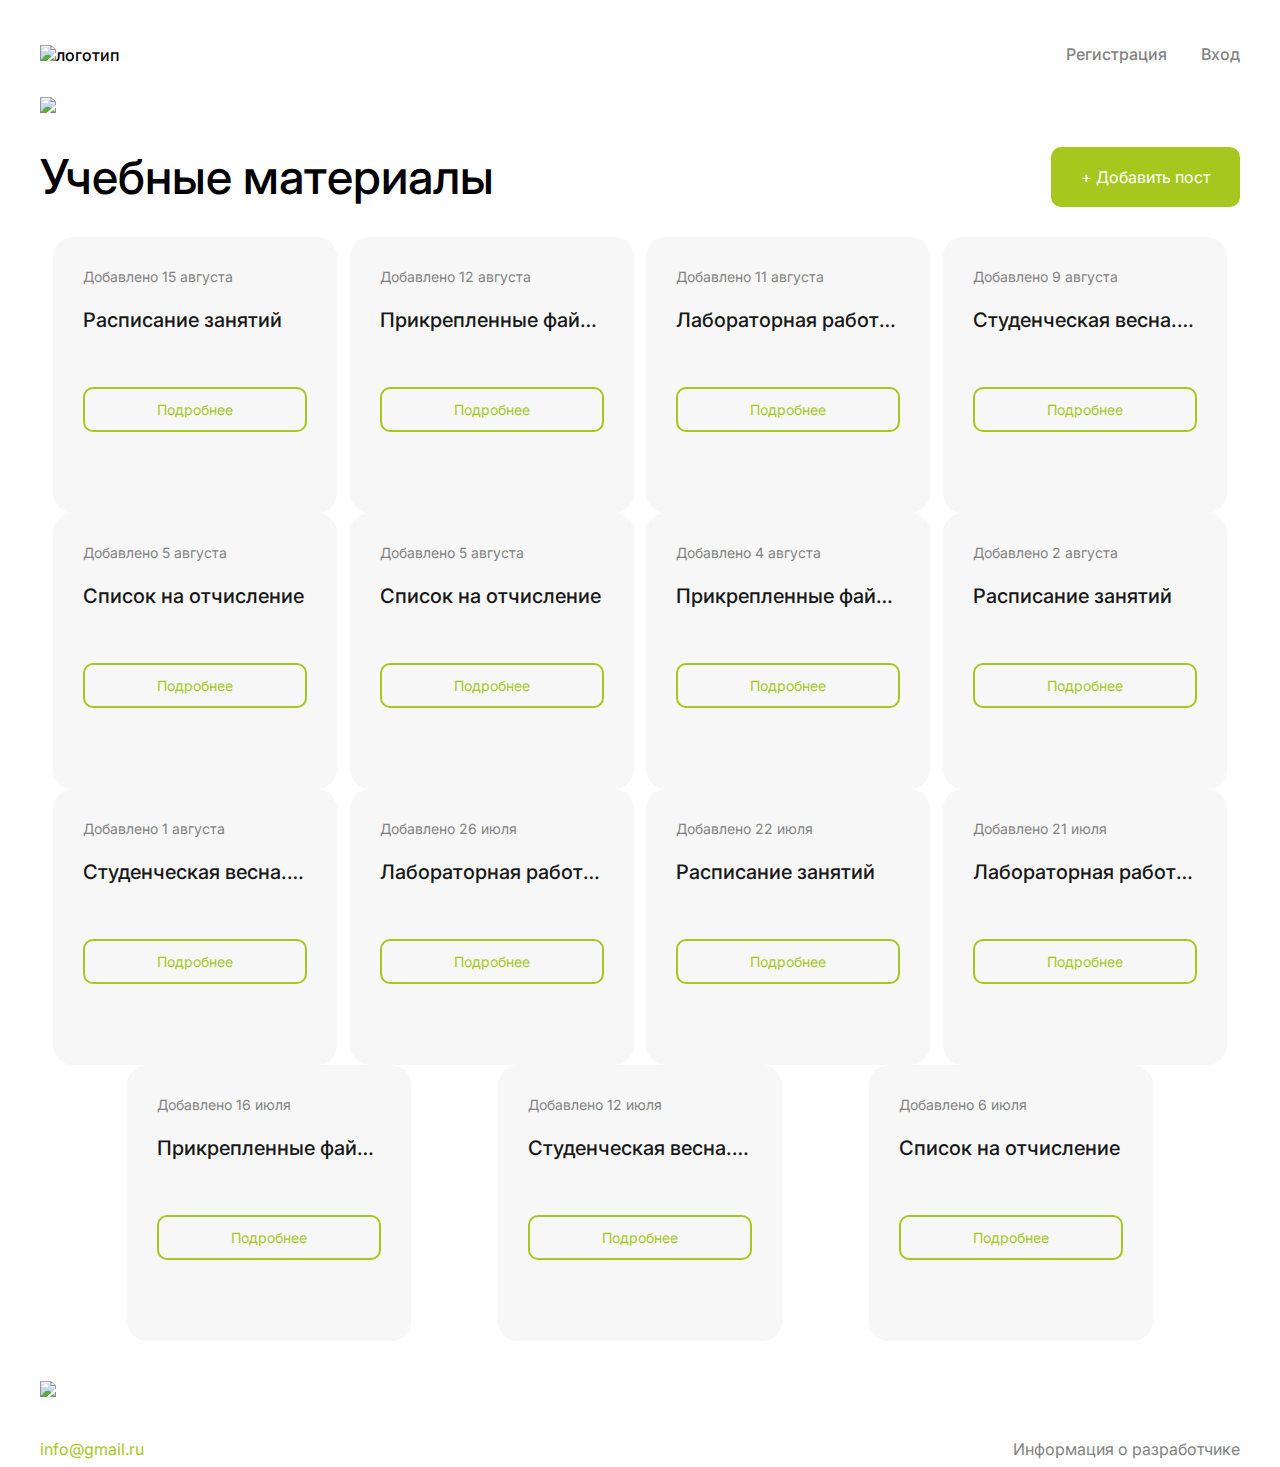
==== index.html @ c60ca688 "Add files via upload" ====
<!DOCTYPE html>
<html lang="en">

<head>
    <meta charset="UTF-8">
    <meta name="viewport" content="width=device-width, initial-scale=1.0">
    <title>Document</title>
    <link rel="stylesheet" href="style.css">
    <link rel="preconnect" href="https://fonts.googleapis.com"> 
    <link rel="preconnect" href="https://fonts.gstatic.com" crossorigin> 
    <link href="https://fonts.googleapis.com/css2?family=Inter:wght@500&display=swap" rel="stylesheet">
</head>

<body style="background-color: #ffffff;">

    <header>
        <div class="container">
            <div class="header_wrap">
                <div class="header_icons">
                    <img src="img/logo.svg" alt="логотип">
                </div>
                <div class="header_menu">
                    <a href="регистрация"> Регистрация</a>
                    <a href="вход"> <span> Вход </span> </a>
                </div>
                <div class="menu_img">
                    <img src="img/Rectangle 3.svg">
                </div>
            </div>
        </div>
    </header>

    <div class="container">
        <div class="header_wrap">
            <div class="style_data">
                Учебные материалы
            </div>
            <button type="button" class="button">
                + Добавить пост
            </button>
        </div>
    </div>


    <div class="cards">
        
            <div class="tret">
                <div class="dobav">
                    Добавлено 15 августа
                </div>
                <div class="title">
                    Расписание занятий
                </div>
                <button type="butt" class="butt">
                    Подробнее
                </button>
            </div>

            <div class="tret">
                <div class="dobav">
                    Добавлено 12 августа
                </div>
                <div class="title">
                    Прикрепленные файлы
                </div>
                <button type="butt" class="butt">
                    Подробнее
                </button>
            </div>

            <div class="tret">
                <div class="dobav">
                    Добавлено 11 августа
                </div>
                <div class="title">
                    Лабораторная работа #5
                </div>
                <button type="butt" class="butt">
                    Подробнее
                </button>
            </div>

            <div class="tret">
                <div class="dobav">
                    Добавлено 9 августа
                </div>
                <div class="title">
                    Студенческая весна. Фото и видео
                </div>
                <button type="butt" class="butt">
                    Подробнее
                </button>
            </div>

            <div class="tret">
                <div class="dobav">
                    Добавлено 5 августа
                </div>
                <div class="title">
                    Список на отчисление
                </div>
                <button type="butt" class="butt">
                    Подробнее
                </button>
            </div>

            <div class="tret">
                <div class="dobav">
                    Добавлено 5 августа
                </div>
                <div class="title">
                    Список на отчисление
                </div>
                <button type="butt" class="butt">
                    Подробнее
                </button>
            </div>

            <div class="tret">
                <div class="dobav">
                    Добавлено 4 августа
                </div>
                <div class="title">
                    Прикрепленные файлы
                </div>
                <button type="butt" class="butt">
                    Подробнее
                </button>
            </div>

            <div class="tret">
                <div class="dobav">
                    Добавлено 2 августа
                </div>
                <div class="title">
                    Расписание занятий
                </div>
                <button type="butt" class="butt">
                    Подробнее
                </button>
            </div>

            <div class="tret">
                <div class="dobav">
                    Добавлено 1 августа
                </div>
                <div class="title">
                    Студенческая весна. Фото и видео
                </div>
                <button type="butt" class="butt">
                    Подробнее
                </button>
            </div>

            <div class="tret">
                <div class="dobav">
                    Добавлено 26 июля
                </div>
                <div class="title">
                    Лабораторная работа #5
                </div>
                <button type="butt" class="butt">
                    Подробнее
                </button>
            </div>

            <div class="tret">
                <div class="dobav">
                    Добавлено 22 июля
                </div>
                <div class="title">
                    Расписание занятий
                </div>
                <button type="butt" class="butt">
                    Подробнее
                </button>
            </div>

            <div class="tret">
                <div class="dobav">
                    Добавлено 21 июля
                </div>
                <div class="title">
                    Лабораторная работа #5
                </div>
                <button type="butt" class="butt">
                    Подробнее
                </button>
            </div>

            <div class="tret">
                <div class="dobav">
                    Добавлено 16 июля
                </div>
                <div class="title">
                    Прикрепленные файлы
                </div>
                <button type="butt" class="butt">
                    Подробнее
                </button>
            </div>

            <div class="tret">
                <div class="dobav">
                    Добавлено 12 июля
                </div>
                <div class="title">
                    Студенческая весна. Фото и видео
                </div>
                <button type="butt" class="butt">
                    Подробнее
                </button>
            </div>

            <div class="tret">
                <div class="dobav">
                    Добавлено 6 июля
                </div>
                <div class="title">
                    Список на отчисление
                </div>
                <button type="butt" class="butt">
                    Подробнее
                </button>
            </div>
        
    </div>

    <footer>
        <div class="container">
            <div class="footer_img">
                <img src="img/Rectangle 4.svg">
            </div>
            <div class="header_wrap">
                <div class="footer">
                    <a>info@gmail.ru </a>
                </div>
                <div class="footer">
                    <a_1>Информация о разработчике</a_1>
                </div>
            </div>
    </footer>

</body>

</html>
---- style.css ----
.container {
    max-width: 1200px;
    margin-left: auto;
    margin-right: auto;
}

body {
    background-color: white;
    margin-top: 5vh;
}

.header_menu {
    font-family: 'Inter', sans-serif;
    font-size: 16px;
    font-weight: 500;
    line-height: 19px;
    letter-spacing: 0em;
    text-align: right;
    word-spacing: 30px;
}

.header_icons {
    text-align: right;
    font-family: 'Inter', sans-serif;
    font-size: 16px;
    font-style: normal;
    font-weight: 500;
    line-height: normal;
    word-spacing: 30px;
}

.menu_img {
    margin-top: 32px;
    margin-bottom: 30px;
    width: 100%;
}

.header_menu>a {
    text-decoration: none;
    color: #838383;
}

.header_menu>a:hover {
    text-decoration: none;
    color: #555555;
}

.header_menu>a>span {
    color: #838383;
}

.header_menu>a>span:hover {
    color: #555555;
}

footer {
    font-family: 'Inter', sans-serif;
    font-size: 16px;
    font-weight: 400;
    line-height: 19px;
    letter-spacing: 0em;
    text-align: left;
    color: #838383;
}

.footer>a_1:hover {
    color: #555555;
}

.footer_img {
    margin-top: 40px;
    margin-bottom: 39px;
    width: 100%;
}

.footer>a {
    color: #A6C81E;
}

.footer>a:hover {
    color: #c7e551;
}

.header_wrap {
    display: flex;
    flex-wrap: wrap;
    justify-content: space-between;
}

.style_data {
    font-family: 'Inter', sans-serif;
    font-size: 48px;
    font-weight: 500;
    line-height: 60px;
    letter-spacing: 0em;
    text-align: left;
}

.button{
    width: 189px;
    height: 60px;
    background-color: #A6C81E;
    font-family: 'Inter', sans-serif;
    font-size: 16px;
    color: #ffffff;
    border-radius: 10px;
    border: #A6C81E;
    display: inline-flex;
    padding: 20px;
    justify-content: center;
    align-items: center;
    gap: 10px;
}

.button:hover{
    width: 189px;
    height: 60px;
    background-color: #c7e551;
    font-family: 'Inter', sans-serif;
    font-size: 16px;
    color: #ffffff;
    border-radius: 10px;
    border: #A6C81E;
    display: inline-flex;
    padding: 20px;
    justify-content: center;
    align-items: center;
    gap: 10px;
}

.cards{
    max-width: 1200px;
    margin-left: auto;
    margin-right: auto;
    margin-top: 30px;
    display: flex;
    flex-wrap: wrap;
    justify-content: space-evenly;
}

.tret {
    display: flex;
    width: 224px;
    height: 216px;
    padding: 30px;
    flex-direction: column;
    align-items: flex-start;
    gap: 20px;
    background-color: #f7f7f7;
    border-radius: 20px;
}

.dobav {
    color: #838383;
    align-self: stretch;
    font-family: Inter;
    font-size: 14px;
    font-style: normal;
    font-weight: 400;
    line-height: 20px; /* 142.857% */
}

.title {
    height: 60px;
    align-self: stretch;
    overflow: hidden;
    color: var(--Black, #181818);
    text-overflow: ellipsis;
    white-space: nowrap;
    font-family: Inter;
    font-size: 20px;
    font-style: normal;
    font-weight: 500;
    line-height: 26px; /* 130% */
}

.butt{
    display: flex;
    padding: 12px 16px;
    justify-content: center;
    align-items: center;
    gap: 10px;
    align-self: stretch;
    border-radius: 10px;
    border: 2px solid var(--Green, #A6C81E);
    width: Fill (164px);
    height: Hug (44px);
    padding: 12px, 16px, 12px, 16px;
    background-color: #f7f7f7;
    font-family: 'Inter', sans-serif;
    font-size: 14px;
    color: #A6C81E;
}

.butt:hover{
    display: flex;
    padding: 12px 16px;
    justify-content: center;
    align-items: center;
    gap: 10px;
    align-self: stretch;
    border-radius: 10px;
    border: 2px solid var(--Green, #c7e551);
    width: Fill (164px);
    height: Hug (44px);
    padding: 12px, 16px, 12px, 16px;
    background-color: #ffffff;
    font-family: 'Inter', sans-serif;
    font-size: 14px;
    color: #c7e551;
}
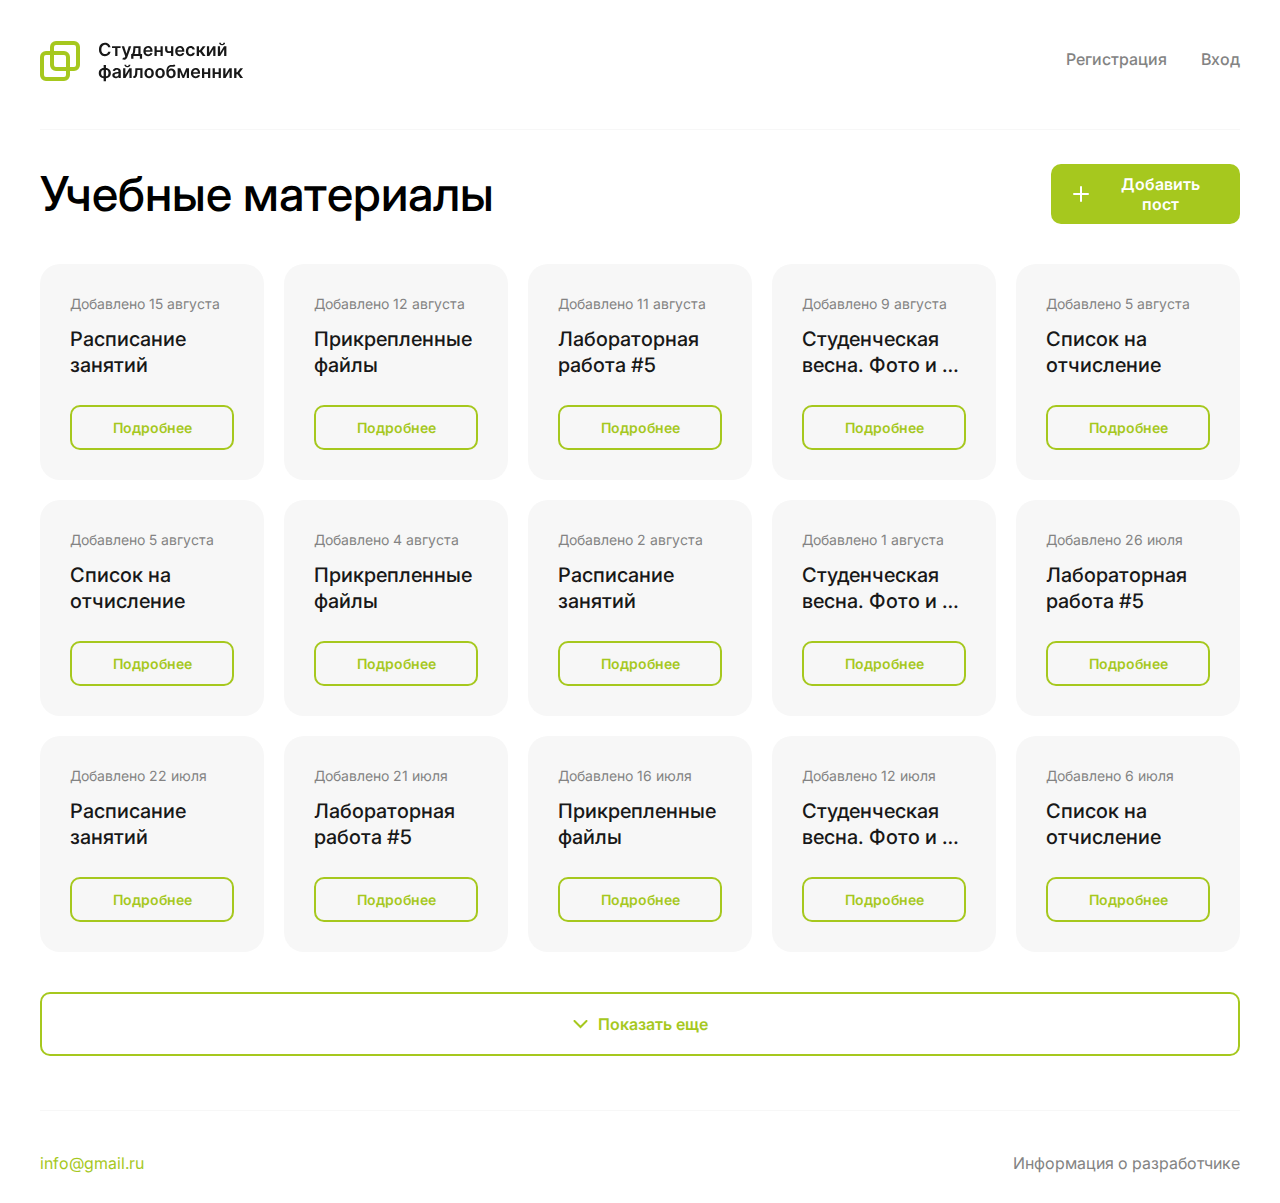
==== commit 2c591c53: "Add files via upload" ====
--- a/index.html
+++ b/index.html
@@ -8,7 +8,7 @@
     <link rel="stylesheet" href="style.css">
     <link rel="preconnect" href="https://fonts.googleapis.com"> 
     <link rel="preconnect" href="https://fonts.gstatic.com" crossorigin> 
-    <link href="https://fonts.googleapis.com/css2?family=Inter:wght@500&display=swap" rel="stylesheet">
+    <link href="https://fonts.googleapis.com/css2?family=Inter:wght@300;400;500;600&display=swap" rel="stylesheet">
 </head>
 
 <body style="background-color: #ffffff;">
@@ -36,194 +36,142 @@
                 Учебные материалы
             </div>
             <button type="button" class="button">
-                + Добавить пост
+                <img src="img/plus.svg">
+                Добавить пост
             </button>
         </div>
     </div>
 
 
     <div class="cards">
-        
+
             <div class="tret">
-                <div class="dobav">
-                    Добавлено 15 августа
-                </div>
-                <div class="title">
-                    Расписание занятий
-                </div>
+                <a>Добавлено 15 августа</a>
+                <d>Расписание<br>занятий</d>
                 <button type="butt" class="butt">
                     Подробнее
                 </button>
             </div>
 
             <div class="tret">
-                <div class="dobav">
-                    Добавлено 12 августа
-                </div>
-                <div class="title">
-                    Прикрепленные файлы
-                </div>
+                <a>Добавлено 12 августа</a>
+                <d>Прикрепленные<br>файлы</d>
                 <button type="butt" class="butt">
                     Подробнее
                 </button>
             </div>
 
             <div class="tret">
-                <div class="dobav">
-                    Добавлено 11 августа
-                </div>
-                <div class="title">
-                    Лабораторная работа #5
-                </div>
+                <a>Добавлено 11 августа</a>
+                <d>Лабораторная<br>работа #5</d>
                 <button type="butt" class="butt">
                     Подробнее
                 </button>
             </div>
 
             <div class="tret">
-                <div class="dobav">
-                    Добавлено 9 августа
-                </div>
-                <div class="title">
-                    Студенческая весна. Фото и видео
-                </div>
+                <a>Добавлено 9 августа</a>
+                <d>Студенческая<br>весна. Фото и видео</d>
                 <button type="butt" class="butt">
                     Подробнее
                 </button>
             </div>
 
             <div class="tret">
-                <div class="dobav">
-                    Добавлено 5 августа
-                </div>
-                <div class="title">
-                    Список на отчисление
-                </div>
+                <a>Добавлено 5 августа</a>
+                <d>Список на<br>отчисление</d>
                 <button type="butt" class="butt">
                     Подробнее
                 </button>
             </div>
 
             <div class="tret">
-                <div class="dobav">
-                    Добавлено 5 августа
-                </div>
-                <div class="title">
-                    Список на отчисление
-                </div>
+                <a>Добавлено 5 августа</a>
+                <d>Список на<br>отчисление</d>
                 <button type="butt" class="butt">
                     Подробнее
                 </button>
             </div>
 
             <div class="tret">
-                <div class="dobav">
-                    Добавлено 4 августа
-                </div>
-                <div class="title">
-                    Прикрепленные файлы
-                </div>
+                <a>Добавлено 4 августа</a>
+                <d>Прикрепленные<br>файлы</d>
                 <button type="butt" class="butt">
                     Подробнее
                 </button>
             </div>
 
             <div class="tret">
-                <div class="dobav">
-                    Добавлено 2 августа
-                </div>
-                <div class="title">
-                    Расписание занятий
-                </div>
+                <a>Добавлено 2 августа</a>
+                <d>Расписание<br>занятий</d>
                 <button type="butt" class="butt">
                     Подробнее
                 </button>
             </div>
 
             <div class="tret">
-                <div class="dobav">
-                    Добавлено 1 августа
-                </div>
-                <div class="title">
-                    Студенческая весна. Фото и видео
-                </div>
+                <a>Добавлено 1 августа</a>
+                <d>Студенческая<br>весна. Фото и видео</d>
                 <button type="butt" class="butt">
                     Подробнее
                 </button>
             </div>
 
             <div class="tret">
-                <div class="dobav">
-                    Добавлено 26 июля
-                </div>
-                <div class="title">
-                    Лабораторная работа #5
-                </div>
+                <a>Добавлено 26 июля</a>
+                <d>Лабораторная<br>работа #5</d>
                 <button type="butt" class="butt">
                     Подробнее
                 </button>
             </div>
 
             <div class="tret">
-                <div class="dobav">
-                    Добавлено 22 июля
-                </div>
-                <div class="title">
-                    Расписание занятий
-                </div>
+                <a>Добавлено 22 июля</a>
+                <d>Расписание<br>занятий</d>
                 <button type="butt" class="butt">
                     Подробнее
                 </button>
             </div>
 
             <div class="tret">
-                <div class="dobav">
-                    Добавлено 21 июля
-                </div>
-                <div class="title">
-                    Лабораторная работа #5
-                </div>
+                <a>Добавлено 21 июля</a>
+                <d>Лабораторная<br>работа #5</d>
                 <button type="butt" class="butt">
                     Подробнее
                 </button>
             </div>
 
             <div class="tret">
-                <div class="dobav">
-                    Добавлено 16 июля
-                </div>
-                <div class="title">
-                    Прикрепленные файлы
-                </div>
+                <a>Добавлено 16 июля</a>
+                <d>Прикрепленные<br>файлы</d>
                 <button type="butt" class="butt">
                     Подробнее
                 </button>
             </div>
 
             <div class="tret">
-                <div class="dobav">
-                    Добавлено 12 июля
-                </div>
-                <div class="title">
-                    Студенческая весна. Фото и видео
-                </div>
+                <a>Добавлено 12 июля</a>
+                <d>Студенческая<br>весна. Фото и видео</d>
                 <button type="butt" class="butt">
                     Подробнее
                 </button>
             </div>
 
             <div class="tret">
-                <div class="dobav">
-                    Добавлено 6 июля
-                </div>
-                <div class="title">
-                    Список на отчисление
-                </div>
+                <a>Добавлено 6 июля</a>
+                <d>Список на<br>отчисление</d>
                 <button type="butt" class="butt">
                     Подробнее
                 </button>
             </div>
         
+    </div>
+
+    <div class="container">
+        <button type="buttfoot" class="buttfoot">
+            <img src="img/vector.svg">
+            Показать еще
+        </button>
     </div>
 
     <footer>
@@ -241,6 +189,8 @@
             </div>
     </footer>
 
+    <script src="app.js"></script>
+
 </body>
 
 </html>--- a/style.css
+++ b/style.css
@@ -4,19 +4,22 @@
     margin-right: auto;
 }
 
-body {
-    background-color: white;
-    margin-top: 5vh;
+.header_wrap {
+    display: flex;
+    flex-wrap: wrap;
+    justify-content: space-between;
 }
 
 .header_menu {
-    font-family: 'Inter', sans-serif;
+    font-family: Inter;
     font-size: 16px;
     font-weight: 500;
     line-height: 19px;
+    font-style: normal;
     letter-spacing: 0em;
-    text-align: right;
+    text-align: right;    
     word-spacing: 30px;
+    margin-top: 42px;
 }
 
 .header_icons {
@@ -27,12 +30,12 @@
     font-weight: 500;
     line-height: normal;
     word-spacing: 30px;
+    margin-top: 30px;
 }
 
 .menu_img {
-    margin-top: 32px;
+    margin-top: 30px;
     margin-bottom: 30px;
-    width: 100%;
 }
 
 .header_menu>a {
@@ -51,40 +54,6 @@
 
 .header_menu>a>span:hover {
     color: #555555;
-}
-
-footer {
-    font-family: 'Inter', sans-serif;
-    font-size: 16px;
-    font-weight: 400;
-    line-height: 19px;
-    letter-spacing: 0em;
-    text-align: left;
-    color: #838383;
-}
-
-.footer>a_1:hover {
-    color: #555555;
-}
-
-.footer_img {
-    margin-top: 40px;
-    margin-bottom: 39px;
-    width: 100%;
-}
-
-.footer>a {
-    color: #A6C81E;
-}
-
-.footer>a:hover {
-    color: #c7e551;
-}
-
-.header_wrap {
-    display: flex;
-    flex-wrap: wrap;
-    justify-content: space-between;
 }
 
 .style_data {
@@ -102,6 +71,7 @@
     background-color: #A6C81E;
     font-family: 'Inter', sans-serif;
     font-size: 16px;
+    font-weight: 600;
     color: #ffffff;
     border-radius: 10px;
     border: #A6C81E;
@@ -113,44 +83,32 @@
 }
 
 .button:hover{
-    width: 189px;
-    height: 60px;
     background-color: #c7e551;
-    font-family: 'Inter', sans-serif;
-    font-size: 16px;
-    color: #ffffff;
-    border-radius: 10px;
-    border: #A6C81E;
-    display: inline-flex;
-    padding: 20px;
-    justify-content: center;
-    align-items: center;
-    gap: 10px;
 }
 
 .cards{
     max-width: 1200px;
     margin-left: auto;
     margin-right: auto;
-    margin-top: 30px;
     display: flex;
     flex-wrap: wrap;
-    justify-content: space-evenly;
+    justify-content: space-between;
+    margin-top: 40px;
 }
 
 .tret {
     display: flex;
-    width: 224px;
-    height: 216px;
+    margin-bottom: 20px;
+    width: 164px;
+    height: 156px;
     padding: 30px;
     flex-direction: column;
     align-items: flex-start;
-    gap: 20px;
     background-color: #f7f7f7;
     border-radius: 20px;
 }
 
-.dobav {
+.tret>a {
     color: #838383;
     align-self: stretch;
     font-family: Inter;
@@ -158,9 +116,11 @@
     font-style: normal;
     font-weight: 400;
     line-height: 20px; /* 142.857% */
-}
-
-.title {
+    margin-bottom: 12px;
+}
+
+.tret>d {
+    width: 164px;
     height: 60px;
     align-self: stretch;
     overflow: hidden;
@@ -172,6 +132,7 @@
     font-style: normal;
     font-weight: 500;
     line-height: 26px; /* 130% */
+    margin-bottom: 20px;
 }
 
 .butt{
@@ -189,6 +150,8 @@
     background-color: #f7f7f7;
     font-family: 'Inter', sans-serif;
     font-size: 14px;
+    font-style: normal;
+    font-weight: 600;
     color: #A6C81E;
 }
 
@@ -208,4 +171,64 @@
     font-family: 'Inter', sans-serif;
     font-size: 14px;
     color: #c7e551;
+}
+
+.buttfoot{
+    display: flex;
+    margin-top: 20px;
+    width: 1200px;
+    padding: 20px;
+    justify-content: center;
+    align-items: center;
+    gap: 10px;
+    border-radius: 10px;
+    border: 2px solid #A6C81E;
+    color: #A6C81E;
+    text-align: right;
+    font-family: Inter;
+    font-size: 16px;
+    font-style: normal;
+    font-weight: 600;
+    line-height: 20px;
+    background-color: #ffffff;
+}
+
+.buttfoot:hover{
+    border: 2px solid #A6C81E;
+    color: #A6C81E;
+    background-color: #f7f7f7;
+}
+
+
+footer{
+    height: 99px;
+    font-family: 'Inter', sans-serif;
+    font-size: 16px;
+    font-weight: 400;
+    line-height: 19px;
+    letter-spacing: 0em;
+    text-align: left;
+    color: #838383;
+}
+
+.footer_img{
+    margin-top: 40px;
+    margin-bottom: 39px;
+}
+
+.footer>a_1{
+    margin-bottom: 40px;
+}
+
+.footer>a_1:hover {
+    color: #555555;
+}
+
+.footer>a {
+    color: #A6C81E;
+    margin-bottom: 40px;
+}
+
+.footer>a:hover {
+    color: #c7e551;
 }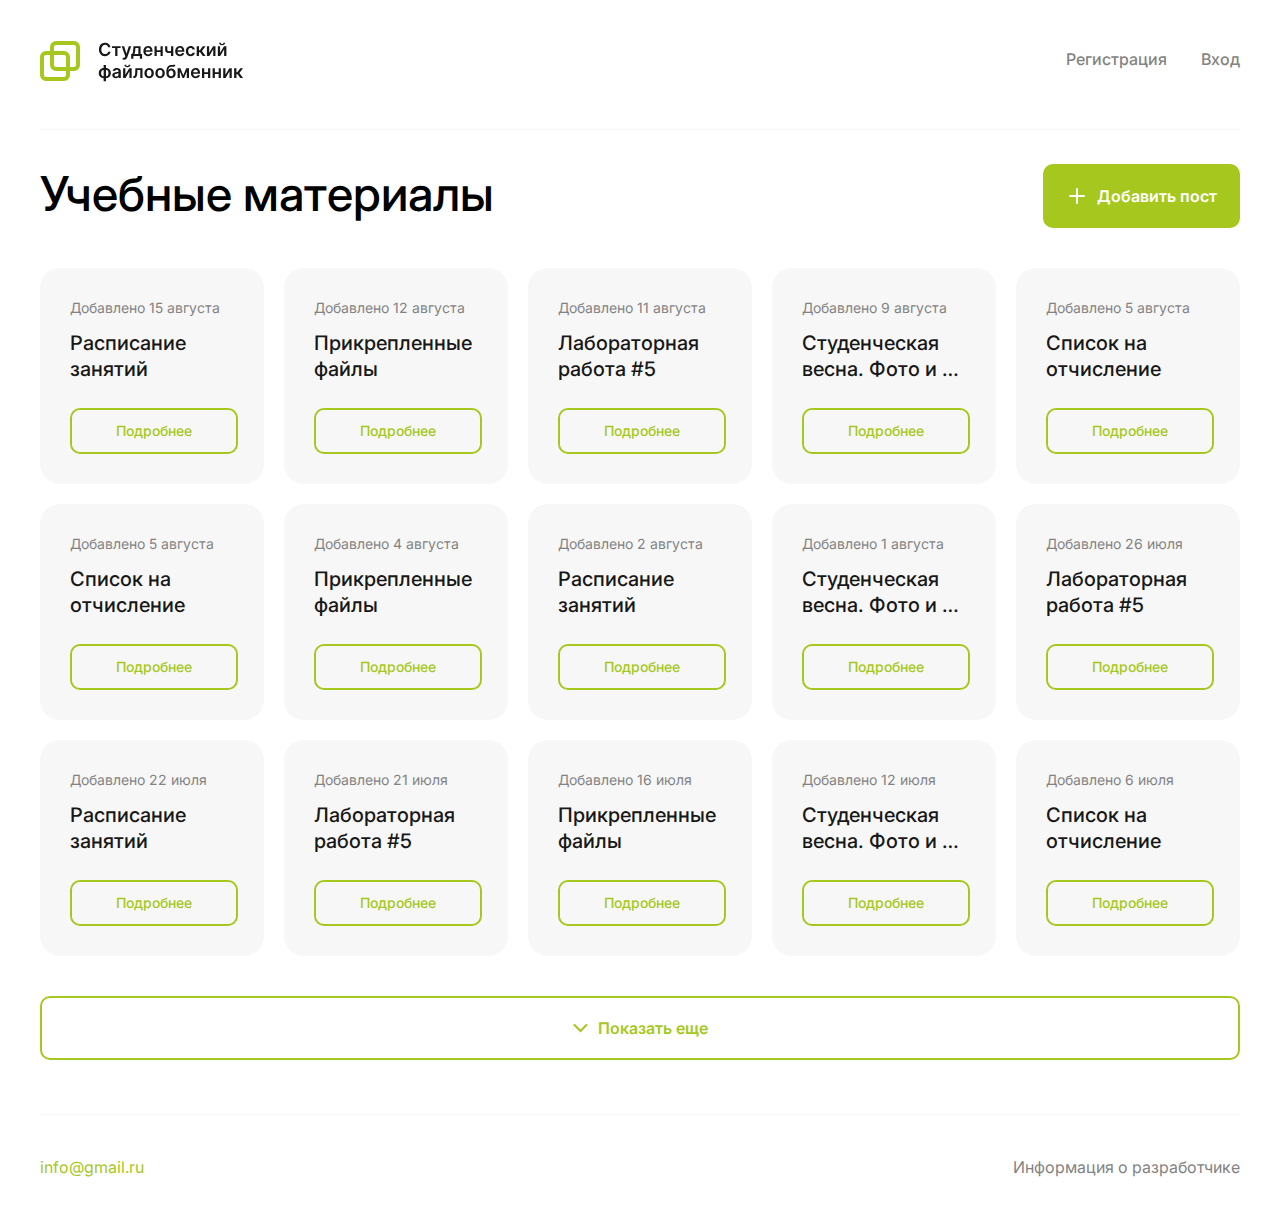
==== commit 1aaf05e1: "Add files via upload" ====
--- a/index.html
+++ b/index.html
@@ -9,6 +9,7 @@
     <link rel="preconnect" href="https://fonts.googleapis.com"> 
     <link rel="preconnect" href="https://fonts.gstatic.com" crossorigin> 
     <link href="https://fonts.googleapis.com/css2?family=Inter:wght@300;400;500;600&display=swap" rel="stylesheet">
+    <script src="app.js" defer></script>
 </head>
 
 <body style="background-color: #ffffff;">
@@ -16,16 +17,20 @@
     <header>
         <div class="container">
             <div class="header_wrap">
+
                 <div class="header_icons">
                     <img src="img/logo.svg" alt="логотип">
                 </div>
+
                 <div class="header_menu">
-                    <a href="регистрация"> Регистрация</a>
-                    <a href="вход"> <span> Вход </span> </a>
-                </div>
+                    <a href="#popup1" class="head_link_1"> Регистрация </a>
+                    <a href="#popup2" class="head_link_2"> <span> Вход </span></a>
+                </div>
+
                 <div class="menu_img">
                     <img src="img/Rectangle 3.svg">
                 </div>
+
             </div>
         </div>
     </header>
@@ -35,10 +40,10 @@
             <div class="style_data">
                 Учебные материалы
             </div>
-            <button type="button" class="button">
+            <a href="addpost.html" class="button" id="testBtn">
                 <img src="img/plus.svg">
                 Добавить пост
-            </button>
+            </a>
         </div>
     </div>
 
@@ -46,123 +51,153 @@
     <div class="cards">
 
             <div class="tret">
-                <a>Добавлено 15 августа</a>
-                <d>Расписание<br>занятий</d>
-                <button type="butt" class="butt">
-                    Подробнее
-                </button>
-            </div>
-
-            <div class="tret">
-                <a>Добавлено 12 августа</a>
-                <d>Прикрепленные<br>файлы</d>
-                <button type="butt" class="butt">
-                    Подробнее
-                </button>
-            </div>
-
-            <div class="tret">
-                <a>Добавлено 11 августа</a>
-                <d>Лабораторная<br>работа #5</d>
-                <button type="butt" class="butt">
-                    Подробнее
-                </button>
-            </div>
-
-            <div class="tret">
-                <a>Добавлено 9 августа</a>
-                <d>Студенческая<br>весна. Фото и видео</d>
-                <button type="butt" class="butt">
-                    Подробнее
-                </button>
-            </div>
-
-            <div class="tret">
-                <a>Добавлено 5 августа</a>
-                <d>Список на<br>отчисление</d>
-                <button type="butt" class="butt">
-                    Подробнее
-                </button>
-            </div>
-
-            <div class="tret">
-                <a>Добавлено 5 августа</a>
-                <d>Список на<br>отчисление</d>
-                <button type="butt" class="butt">
-                    Подробнее
-                </button>
-            </div>
-
-            <div class="tret">
-                <a>Добавлено 4 августа</a>
-                <d>Прикрепленные<br>файлы</d>
-                <button type="butt" class="butt">
-                    Подробнее
-                </button>
-            </div>
-
-            <div class="tret">
-                <a>Добавлено 2 августа</a>
-                <d>Расписание<br>занятий</d>
-                <button type="butt" class="butt">
-                    Подробнее
-                </button>
-            </div>
-
-            <div class="tret">
-                <a>Добавлено 1 августа</a>
-                <d>Студенческая<br>весна. Фото и видео</d>
-                <button type="butt" class="butt">
-                    Подробнее
-                </button>
-            </div>
-
-            <div class="tret">
-                <a>Добавлено 26 июля</a>
-                <d>Лабораторная<br>работа #5</d>
-                <button type="butt" class="butt">
-                    Подробнее
-                </button>
-            </div>
-
-            <div class="tret">
-                <a>Добавлено 22 июля</a>
-                <d>Расписание<br>занятий</d>
-                <button type="butt" class="butt">
-                    Подробнее
-                </button>
-            </div>
-
-            <div class="tret">
-                <a>Добавлено 21 июля</a>
-                <d>Лабораторная<br>работа #5</d>
-                <button type="butt" class="butt">
-                    Подробнее
-                </button>
-            </div>
-
-            <div class="tret">
-                <a>Добавлено 16 июля</a>
-                <d>Прикрепленные<br>файлы</d>
-                <button type="butt" class="butt">
-                    Подробнее
-                </button>
-            </div>
-
-            <div class="tret">
-                <a>Добавлено 12 июля</a>
-                <d>Студенческая<br>весна. Фото и видео</d>
-                <button type="butt" class="butt">
-                    Подробнее
-                </button>
-            </div>
-
-            <div class="tret">
-                <a>Добавлено 6 июля</a>
-                <d>Список на<br>отчисление</d>
-                <button type="butt" class="butt">
-                    Подробнее
-                </button>
+                <d>Добавлено 15 августа</d>
+                <a href="расписание.html">Расписание<br>занятий</a>
+                <div class="podrobnosti">
+                    <a href="расписание.html" class="butt1">
+                        Подробнее
+                    </a>
+                </div>
+            </div>
+
+            <div class="tret">
+                <d>Добавлено 12 августа</d>
+                <a>Прикрепленные<br>файлы</a>
+                <div class="podrobnosti">
+                    <a href="#" class="butt1">
+                        Подробнее
+                    </a>
+                </div>
+            </div>
+
+            <div class="tret">
+                <d>Добавлено 11 августа</d>
+                <a>Лабораторная<br>работа #5</a>
+                <div class="podrobnosti">
+                    <a href="#" class="butt1">
+                        Подробнее
+                    </a>
+                </div>
+            </div>
+
+            <div class="tret">
+                <d>Добавлено 9 августа</d>
+                <a>Студенческая<br>весна. Фото и видео</a>
+                <div class="podrobnosti">
+                    <a href="#" class="butt1">
+                        Подробнее
+                    </a>
+                </div>
+            </div>
+
+            <div class="tret">
+                <d>Добавлено 5 августа</d>
+                <a>Список на<br>отчисление</a>
+                <div class="podrobnosti">
+                    <a href="#" class="butt1">
+                        Подробнее
+                    </a>
+                </div>
+            </div>
+
+            <div class="tret">
+                <d>Добавлено 5 августа</d>
+                <a>Список на<br>отчисление</a>
+                <div class="podrobnosti">
+                    <a href="#" class="butt1">
+                        Подробнее
+                    </a>
+                </div>
+            </div>
+
+            <div class="tret">
+                <d>Добавлено 4 августа</d>
+                <a>Прикрепленные<br>файлы</a>
+                <div class="podrobnosti">
+                    <a href="#" class="butt1">
+                        Подробнее
+                    </a>
+                </div>
+            </div>
+
+            <div class="tret">
+                <d>Добавлено 2 августа</d>
+                <a>Расписание<br>занятий</a>
+                <div class="podrobnosti">
+                    <a href="#" class="butt1">
+                        Подробнее
+                    </a>
+                </div>
+            </div>
+
+            <div class="tret">
+                <d>Добавлено 1 августа</d>
+                <a>Студенческая<br>весна. Фото и видео</a>
+                <div class="podrobnosti">
+                    <a href="#" class="butt1">
+                        Подробнее
+                    </a>
+                </div>
+            </div>
+
+            <div class="tret">
+                <d>Добавлено 26 июля</d>
+                <a>Лабораторная<br>работа #5</a>
+                <div class="podrobnosti">
+                    <a href="#" class="butt1">
+                        Подробнее
+                    </a>
+                </div>
+            </div>
+
+            <div class="tret">
+                <d>Добавлено 22 июля</d>
+                <a>Расписание<br>занятий</a>
+                <div class="podrobnosti">
+                    <a href="#" class="butt1">
+                        Подробнее
+                    </a>
+                </div>
+            </div>
+
+            <div class="tret">
+                <d>Добавлено 21 июля</d>
+                <a>Лабораторная<br>работа #5</a>
+                <div class="podrobnosti">
+                    <a href="#" class="butt1">
+                        Подробнее
+                    </a>
+                </div>
+            </div>
+
+            <div class="tret">
+                <d>Добавлено 16 июля</d>
+                <a>Прикрепленные<br>файлы</a>
+                <div class="podrobnosti">
+                    <a href="#" class="butt1">
+                        Подробнее
+                    </a>
+                </div>
+            </div>
+
+            <div class="tret">
+                <d>Добавлено 12 июля</d>
+                <a>Студенческая<br>весна. Фото и видео</a>
+                <div class="podrobnosti">
+                    <a href="#" class="butt1">
+                        Подробнее
+                    </a>
+                </div>
+            </div>
+
+            <div class="tret">
+                <d>Добавлено 6 июля</d>
+                <a>Список на<br>отчисление</a>
+                <div class="podrobnosti">
+                    <a href="#" class="butt1">
+                        Подробнее
+                    </a>
+                </div>
             </div>
         
     </div>
@@ -189,7 +224,103 @@
             </div>
     </footer>
 
-    <script src="app.js"></script>
+    <div id="popup1" class="modal">
+        <div class="modal_main">
+            <div class="modal_title">
+                <a_1>Регистрация</a_1>
+                <a href="#popup2" class="autorization">Авторизация</a>
+            </div>
+
+            <button class="modal_close">
+                <img src="img/close.svg">
+            </button>
+
+            <div class="modal_container">
+                
+                <div class="name__reg">
+                    <input type="text" id="your_name" class="name_reg" required>
+                    <label for="your_name">Ваше имя</label>
+                </div>
+                    
+                <div class="email__reg">
+                    <input type="email" id="your_email" class="email_reg" required>
+                    <label for="your_email">Email</label>
+                </div>
+
+                <div class="number__reg">
+                    <input type="text" id="your_number" class="number_reg" required> 
+                    <label for="your_number">Мобильный телефон</label>
+                </div>
+
+                <div class="password__reg">
+                    <input type="password" id="your_password" class="password_reg" required>
+                    <label for="your_password">Пароль</label>
+                </div>
+
+                <div class="repeat__password__reg">
+                    <input type="password" id="repeat_password" class="repeat_password_reg" required>
+                    <label for="repeat_password">Повторите пароль</label>
+                </div>
+            </div>
+
+            <div class="checkbox">
+                <label>
+                    <input type="checkbox" class="real_checkbox">
+                    <span class="custom_checkbox"></span>
+                    Согласен на обработку <span class="info_colortext">персональных данных</span>
+                </label>
+            </div>
+
+            <button class="butt_reg">
+                Зарегистрироваться
+            </button>
+
+            <div class="info_reg">
+                <a_1><img src="img/info.svg"></a_1>
+                <a_2>Все поля обязательны для заполнения</a_2>
+            </div>
+
+        </div>
+    </div>
+
+    <div id="popup2" class="fodal">
+        <div class="fodal_main">
+            <div class="fodal_title">
+                <a href="#popup1" class="registration">Регистрация</a>
+                <a_2>Авторизация</a_2>
+            </div>
+
+            <button class="fodal_close">
+                <img src="img/close.svg">
+            </button>
+
+            <div class="fodal_container">
+
+                <div class="email__log">
+                    <input type="email" id="your_email" class="email_log" required>
+                    <label for="your_email">Email</label>
+                </div>
+
+                <div class="password__log">
+                    <input type="password" id="your_password" class="password_log" required>
+                    <label for="your_password">Пароль</label>
+                </div>
+                
+            </div>
+
+            <button class="butt_log">
+                Войти
+            </button>
+
+            <div class="info_log">
+                <a_1><img src="img/info.svg"></a_1>
+                <a_2>Все поля обязательны для заполнения</a_2>
+            </div>
+
+        </div>
+    </div>
+
+    
 
 </body>
 
--- a/style.css
+++ b/style.css
@@ -22,6 +22,27 @@
     margin-top: 42px;
 }
 
+.head_link_1 {
+    text-decoration: none;
+    color: #838383;
+}
+
+.head_link_1:hover {
+    color: #555555;
+    cursor: pointer;
+}
+
+.head_link_2 {
+    text-decoration: none;
+    color: #838383;
+}
+
+.head_link_2:hover {
+    color: #555555;
+    cursor: pointer;
+}
+
+
 .header_icons {
     text-align: right;
     font-family: 'Inter', sans-serif;
@@ -36,24 +57,6 @@
 .menu_img {
     margin-top: 30px;
     margin-bottom: 30px;
-}
-
-.header_menu>a {
-    text-decoration: none;
-    color: #838383;
-}
-
-.header_menu>a:hover {
-    text-decoration: none;
-    color: #555555;
-}
-
-.header_menu>a>span {
-    color: #838383;
-}
-
-.header_menu>a>span:hover {
-    color: #555555;
 }
 
 .style_data {
@@ -66,24 +69,29 @@
 }
 
 .button{
-    width: 189px;
-    height: 60px;
+    width: 153px;
+    height: 20px;
     background-color: #A6C81E;
+
     font-family: 'Inter', sans-serif;
     font-size: 16px;
     font-weight: 600;
     color: #ffffff;
-    border-radius: 10px;
-    border: #A6C81E;
+
+    border-radius: 10px;
+    border: 2px solid #A6C81E;
     display: inline-flex;
     padding: 20px;
     justify-content: center;
     align-items: center;
     gap: 10px;
+    text-decoration: none;
 }
 
 .button:hover{
     background-color: #c7e551;
+    cursor: pointer;
+    border: 2px solid #c7e551;
 }
 
 .cards{
@@ -108,7 +116,7 @@
     border-radius: 20px;
 }
 
-.tret>a {
+.tret>d {
     color: #838383;
     align-self: stretch;
     font-family: Inter;
@@ -119,7 +127,7 @@
     margin-bottom: 12px;
 }
 
-.tret>d {
+.tret>a {
     width: 164px;
     height: 60px;
     align-self: stretch;
@@ -133,44 +141,57 @@
     font-weight: 500;
     line-height: 26px; /* 130% */
     margin-bottom: 20px;
-}
-
-.butt{
-    display: flex;
-    padding: 12px 16px;
-    justify-content: center;
-    align-items: center;
-    gap: 10px;
+    text-decoration: none;
+}
+
+.podrobnosti {
+    display: flex;
+    justify-content: center;
+    align-items: center;
     align-self: stretch;
     border-radius: 10px;
     border: 2px solid var(--Green, #A6C81E);
-    width: Fill (164px);
-    height: Hug (44px);
+    width: 164px;
+    height: 44px;
     padding: 12px, 16px, 12px, 16px;
     background-color: #f7f7f7;
-    font-family: 'Inter', sans-serif;
-    font-size: 14px;
-    font-style: normal;
-    font-weight: 600;
-    color: #A6C81E;
-}
-
-.butt:hover{
-    display: flex;
-    padding: 12px 16px;
-    justify-content: center;
-    align-items: center;
-    gap: 10px;
+}
+
+.podrobnosti:hover{
+    display: flex;
+    justify-content: center;
+    align-items: center;
     align-self: stretch;
     border-radius: 10px;
     border: 2px solid var(--Green, #c7e551);
-    width: Fill (164px);
-    height: Hug (44px);
+    width: 164px;
+    height: 44px;
     padding: 12px, 16px, 12px, 16px;
     background-color: #ffffff;
     font-family: 'Inter', sans-serif;
     font-size: 14px;
     color: #c7e551;
+    cursor: pointer;
+}
+
+.butt1{
+    display: flex;
+    padding: 12px 16px;
+    justify-content: center;
+    align-items: center;
+    gap: 10px;
+    align-self: stretch;
+    border-radius: 10px;
+    border: none;
+    width: 164px;
+    height: Hug (44px);
+    background-color: #f7f7f7;
+    font-family: 'Inter', sans-serif;
+    font-size: 14px;
+    font-style: normal;
+    font-weight: 500;
+    color: #A6C81E;
+    text-decoration: none;
 }
 
 .buttfoot{
@@ -197,6 +218,7 @@
     border: 2px solid #A6C81E;
     color: #A6C81E;
     background-color: #f7f7f7;
+    cursor: pointer;
 }
 
 
@@ -231,4 +253,558 @@
 
 .footer>a:hover {
     color: #c7e551;
+}
+
+.header_wrap.red {
+    background-color: white;
+}
+
+.modal {
+    position: fixed;
+    inset: 0;
+    background-color: rgba(0, 0, 0, 0.5);
+    font-family: 'Inter', sans-serif;
+    cursor: pointer;
+    overflow-y: auto;
+    padding: 30px;
+    display: none;
+}
+
+.modal_main {
+    position: relative;
+    width: 600px;
+    height: 549px;
+    background-color: #fff;
+    margin: auto;
+    color: #000;
+    border-radius: 20px;
+    cursor: default;
+}
+
+.modal_title>a_1 {
+    color: var(--Black, #181818);
+    font-family: Inter;
+    font-size: 32px;
+    font-style: normal;
+    font-weight: 500;
+    line-height: normal;
+    font-family: Inter;
+    position: absolute;
+    top: 40px;
+    left: 78px;
+    bottom: 30px;
+}
+
+.autorization {
+    color: var(--Gray-2, #B9B9B9);
+    font-family: Inter;
+    font-size: 32px;
+    font-style: normal;
+    font-weight: 500;
+    line-height: normal;
+    position: absolute;
+    top: 40px;
+    right: 79px;
+    bottom: 30px;
+    text-decoration: none;
+}
+
+.modal_close {
+    background-color: transparent;
+    border: none;
+    cursor: pointer;
+    position: absolute;
+    top: 10px;
+    right: 8px;
+}
+
+.modal_container {
+    position: absolute;
+    top: 107px;
+    right: 40px;
+    left: 40px;
+}
+
+.name_reg {
+    display: flex;
+    width: 476px;
+    height: 16px;
+    padding: 28px 20px 12px 20px;
+    justify-content: center;
+    align-items: center;
+    border-radius: 10px;
+    border: 2px solid var(--Gray-2, #B9B9B9); 
+    outline: none;
+    font-size: 16px;
+    color: #181818;
+}
+
+.name_reg:focus,.name_reg:valid {
+    border: 2px solid var(--Green, #A6C81E);
+}
+
+.name__reg label {
+    position: absolute;
+    left: 20px;
+    top: 20px;
+    font-style: normal;
+    color: var(--Gray-2, #B9B9B9);
+    transition: .2s ease-in-out;
+}
+
+.name_reg:focus ~ label,.name_reg:valid ~ label {
+    top: 10px;
+    font-size: 12px;
+    
+}
+
+.email_reg {
+    display: flex;
+    position: absolute;
+    top: 80px;
+    width: 206px;
+    height: 16px;
+    padding: 28px 20px 12px 20px;
+    justify-content: center;
+    align-items: center;
+    border-radius: 10px;
+    border: 2px solid var(--Gray-2, #B9B9B9);
+    outline: none; 
+    font-size: 16px;
+    color: #181818;
+}
+
+.email_reg:focus,.email_reg:valid {
+    border: 2px solid var(--Green, #A6C81E);
+}
+
+.email__reg label {
+    position: absolute;
+    left: 20px;
+    top: 100px;
+    font-size: 16px;
+    font-style: normal;
+    color: var(--Gray-2, #B9B9B9);
+    transition: .2s ease-in-out;
+}
+
+.email_reg:focus ~ label,.email_reg:valid ~ label {
+    top: 90px;
+    font-size: 12px;
+}
+
+.number_reg {
+    display: flex;
+    position: absolute;
+    top: 80px;
+    right: 0;
+    width: 206px;
+    height: 16px;
+    padding: 28px 20px 12px 20px;
+    justify-content: center;
+    align-items: center;
+    border-radius: 10px;
+    border: 2px solid var(--Gray-2, #B9B9B9);
+    outline: none; 
+    font-size: 16px;
+    color: #181818;
+}
+
+.number_reg:focus,.number_reg:valid {
+    border: 2px solid var(--Green, #A6C81E);
+}
+
+.number__reg label {
+    position: absolute;
+    left: 290px;
+    top: 100px;
+    font-size: 16px;
+    font-style: normal;
+    color: var(--Gray-2, #B9B9B9);
+    transition: .2s ease-in-out;
+}
+
+.number_reg:focus ~ label,.number_reg:valid ~ label {
+    top: 90px;
+    font-size: 12px;
+}
+
+.password_reg {
+    display: flex;
+    position: absolute;
+    top: 160px;
+    width: 206px;
+    height: 16px;
+    padding: 28px 20px 12px 20px;
+    justify-content: center;
+    align-items: center;
+    border-radius: 10px;
+    border: 2px solid var(--Gray-2, #B9B9B9); 
+    outline: none;
+    font-size: 16px;
+    color: #181818;
+}
+
+.password_reg:focus,.password_reg:valid {
+    border: 2px solid var(--Green, #A6C81E);
+}
+
+.password__reg label {
+    position: absolute;
+    left: 20px;
+    top: 180px;
+    font-size: 16px;
+    font-style: normal;
+    color: var(--Gray-2, #B9B9B9);
+    transition: .2s ease-in-out;
+}
+
+.password_reg:focus ~ label,.password_reg:valid ~ label {
+    top: 170px;
+    font-size: 12px;
+}
+
+.repeat_password_reg {
+    display: flex;
+    position: absolute;
+    top: 160px;
+    right: 0;
+    width: 206px;
+    height: 16px;
+    padding: 28px 20px 12px 20px;
+    justify-content: center;
+    align-items: center;
+    border-radius: 10px;
+    border: 2px solid var(--Gray-2, #B9B9B9); 
+    outline: none;
+    font-size: 16px;
+    color: #181818;
+}
+
+.repeat_password_reg:focus,.repeat_password_reg:valid {
+    border: 2px solid var(--Green, #A6C81E);
+}
+
+.repeat__password__reg label {
+    position: absolute;
+    left: 290px;
+    top: 180px;
+    font-size: 16px;
+    font-style: normal;
+    color: var(--Gray-2, #B9B9B9);
+    transition: .2s ease-in-out;
+}
+
+.repeat_password_reg:focus ~ label,.repeat_password_reg:valid ~ label {
+    top: 170px;
+    font-size: 12px;
+}
+
+.real_checkbox {
+    width: 0;
+    height: 0;
+    opacity: 0;
+    position: absolute;
+    z-index: -1;
+}
+
+.custom_checkbox {
+    position: relative;
+    display: inline-block;
+    width: 16px;
+    height: 16px;
+    border-radius: 4px;
+    border: 2px solid #B9B9B9;
+    margin-right: 12px;
+    vertical-align: sub;
+}
+
+.checkbox {
+    position: absolute;
+    top: 359px;
+    left: 99px;
+    color: #181818;
+    font-family: Inter;
+    font-size: 16px;
+    font-style: normal;
+    font-weight: 400;
+    line-height: 20px; /* 125% */
+}
+
+.custom_checkbox::before {
+    content: '';
+    display: inline-block;
+    width: 20px;
+    height: 20px;
+    border-radius: 4px;
+
+    position: absolute;
+    left: 50%;
+    top: 50%;
+    transform: translate(-50%, -50%) scale(0);
+
+    background-image: url("img/checkbox.svg");
+    background-size: contain;
+    background-repeat: no-repeat;
+}
+
+.real_checkbox:checked + .custom_checkbox::before {
+    transform: translate(-50%, -50%) scale(1);
+}
+
+.butt_reg {
+    position: absolute;
+    top: 399px;
+    left: 40px;
+    width: 520px;
+    height: 60px;
+    padding: 20px;
+    border: none;
+    border-radius: 10px;
+    background: #E4EFBB;
+    opacity: 0.3px;
+    justify-content: center;
+    align-items: center;
+    color: #FFF;
+    font-family: Inter;
+    font-size: 16px;
+    font-style: normal;
+    font-weight: 600;
+    line-height: 20px; /* 125% */
+}
+
+.info_reg>a_1 {
+    position: absolute;
+    top: 489px;
+    left: 131px;
+}
+
+.info_reg>a_2 {
+    position: absolute;
+    top: 489px;
+    left: 163px;
+    color: var(--Gray-1, #838383);
+    font-family: Inter;
+    font-size: 16px;
+    font-style: normal;
+    font-weight: 400;
+    line-height: 20px;
+    vertical-align: sub;
+}
+
+.info_colortext {
+    color: #A6C81E;
+    cursor: pointer;
+}
+
+.fodal {
+    position: fixed;
+    inset: 0;
+    background-color: rgba(0, 0, 0, 0.5);
+    font-family: 'Inter', sans-serif;
+    cursor: pointer;
+    overflow-y: auto;
+    padding: 30px;
+    display: none;
+}
+
+.fodal_main {
+    position: relative;
+    width: 600px;
+    height: 349px;
+    background-color: #fff;
+    margin: auto;
+    color: #000;
+    border-radius: 20px;
+    cursor: default;
+}
+
+.registration {
+    color: var(--Black, #B9B9B9);
+    font-family: Inter;
+    font-size: 32px;
+    font-style: normal;
+    font-weight: 500;
+    line-height: normal;
+    font-family: Inter;
+    position: absolute;
+    top: 40px;
+    left: 78px;
+    bottom: 30px;
+    text-decoration: none;
+}
+
+.fodal_title>a_2 {
+    color: var(--Gray-2, #181818);
+    font-family: Inter;
+    font-size: 32px;
+    font-style: normal;
+    font-weight: 500;
+    line-height: normal;
+    position: absolute;
+    top: 40px;
+    right: 79px;
+    bottom: 30px;
+}
+
+.fodal_close {
+    background-color: transparent;
+    border: none;
+    cursor: pointer;
+    position: absolute;
+    top: 10px;
+    right: 8px;
+}
+
+.fodal_container {
+    position: absolute;
+    top: 107px;
+    right: 40px;
+    left: 40px;
+}
+
+.email_log {
+    display: flex;
+    position: absolute;
+    top: 0px;
+    width: 206px;
+    height: 16px;
+    padding: 28px 20px 12px 20px;
+    justify-content: center;
+    align-items: center;
+    border-radius: 10px;
+    border: 2px solid var(--Gray-2, #B9B9B9);
+    outline: none; 
+    font-size: 16px;
+    color: #181818;
+}
+
+.email_log:focus,.email_log:valid {
+    border: 2px solid var(--Green, #A6C81E);
+}
+
+.email__log label {
+    position: absolute;
+    left: 20px;
+    top: 20px;
+    font-size: 16px;
+    font-style: normal;
+    color: var(--Gray-2, #B9B9B9);
+    transition: .2s ease-in-out;
+}
+
+.email_log:focus ~ label,.email_log:valid ~ label {
+    top: 10px;
+    font-size: 12px;
+}
+
+.password_log {
+    display: flex;
+    position: absolute;
+    top: 0;
+    right: 0;
+    width: 206px;
+    height: 16px;
+    padding: 28px 20px 12px 20px;
+    justify-content: center;
+    align-items: center;
+    border-radius: 10px;
+    border: 2px solid var(--Gray-2, #B9B9B9); 
+    outline: none;
+    font-size: 16px;
+    color: #181818;
+}
+
+.password_log:focus,.password_log:valid {
+    border: 2px solid var(--Green, #A6C81E);
+}
+
+.password__log label {
+    position: absolute;
+    left: 290px;
+    top: 20px;
+    font-size: 16px;
+    font-style: normal;
+    color: var(--Gray-2, #B9B9B9);
+    transition: .2s ease-in-out;
+}
+
+.password_log:focus ~ label,.password_log:valid ~ label {
+    top: 10px;
+    font-size: 12px;
+}
+
+
+.butt_log {
+    position: absolute;
+    top: 199px;
+    left: 40px;
+    width: 520px;
+    height: 60px;
+    padding: 20px;
+    border: none;
+    border-radius: 10px;
+    background: #E4EFBB;
+    opacity: 0.3px;
+    justify-content: center;
+    align-items: center;
+    color: #FFF;
+    font-family: Inter;
+    font-size: 16px;
+    font-style: normal;
+    font-weight: 600;
+    line-height: 20px; /* 125% */
+}
+
+.info_log>a_1 {
+    position: absolute;
+    top: 289px;
+    left: 131px;
+}
+
+.info_log>a_2 {
+    position: absolute;
+    top: 289px;
+    left: 163px;
+    color: var(--Gray-1, #838383);
+    font-family: Inter;
+    font-size: 16px;
+    font-style: normal;
+    font-weight: 400;
+    line-height: 20px;
+    vertical-align: sub;
+}
+
+
+
+
+
+
+
+
+
+
+
+
+
+
+
+
+
+
+
+
+
+
+
+
+
+
+
+@media screen and (max-width: 768px){
+    
+}
+
+@media screen and (max-width: 320px) {
+    
 }